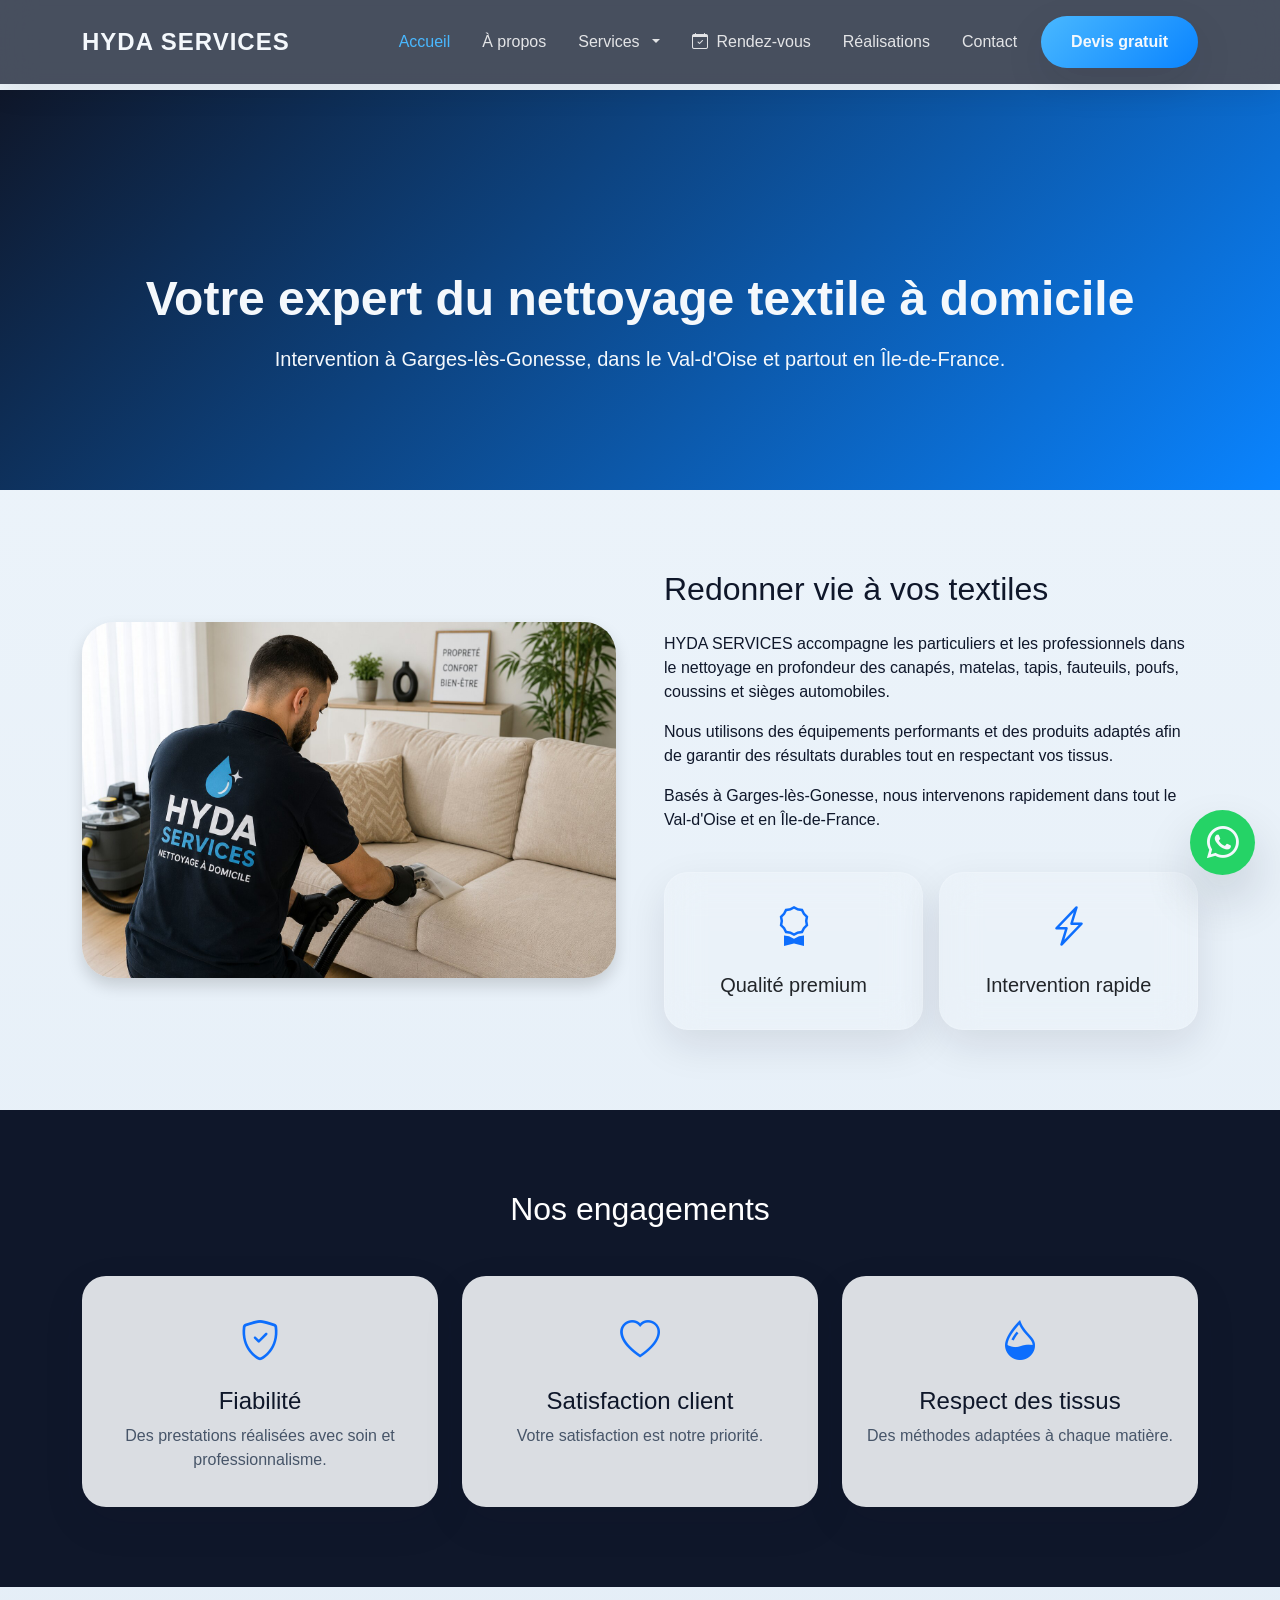
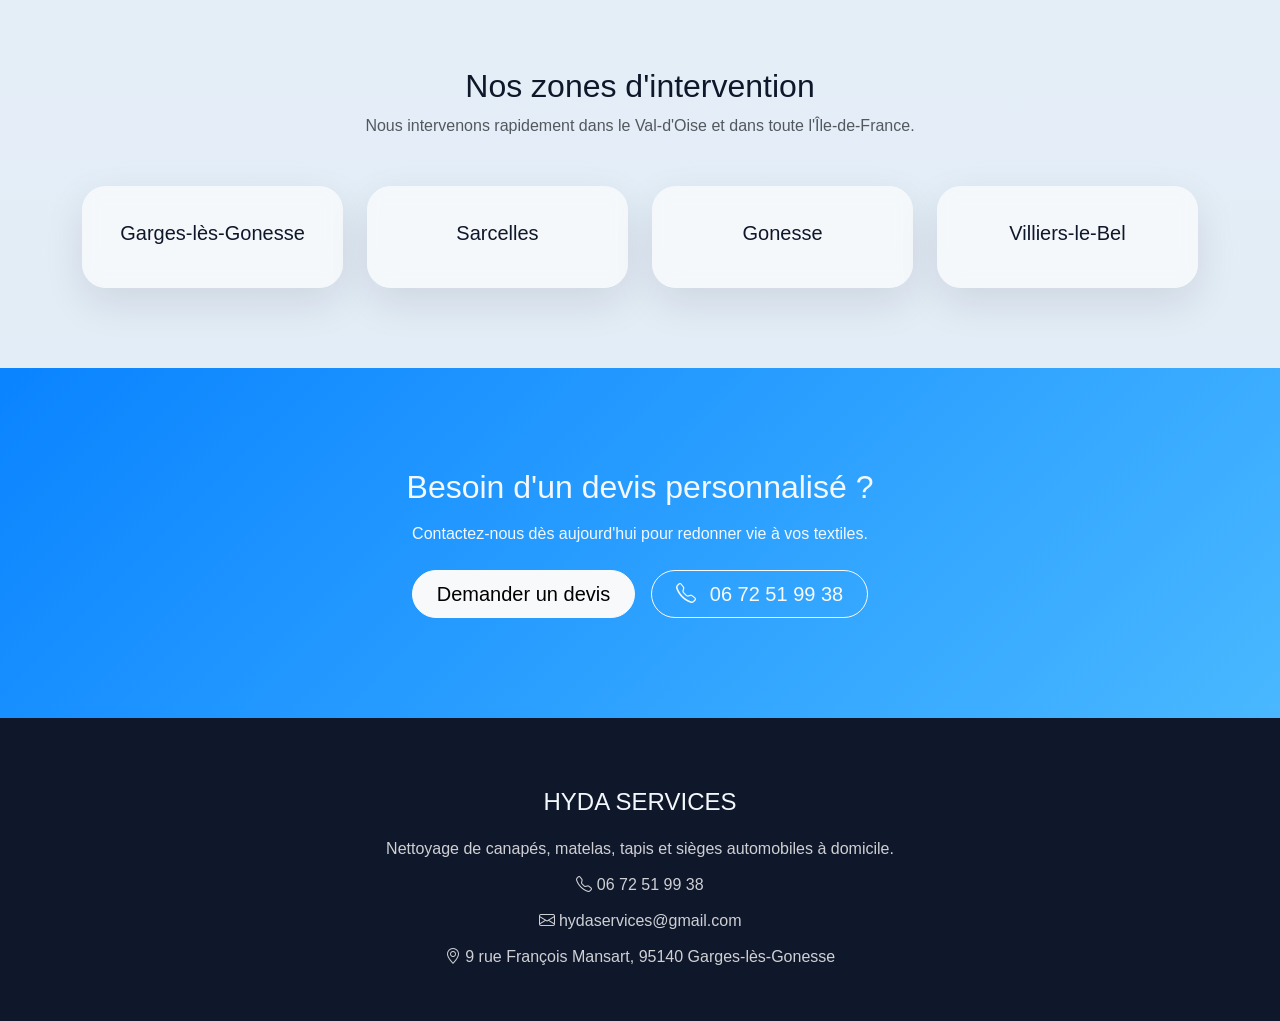
==== about.html @ 5f92e497 "Modification" ====
<!DOCTYPE html>
<html lang="fr">

<head>

    <meta charset="UTF-8">
    <meta name="viewport" content="width=device-width, initial-scale=1.0">

    <title>À propos | HYDA SERVICES - Nettoyage textile à Garges-lès-Gonesse</title>

    <meta name="description"
        content="Découvrez HYDA SERVICES, spécialiste du nettoyage de canapés, matelas, tapis et sièges automobiles à Garges-lès-Gonesse, dans le Val-d'Oise et en Île-de-France.">

    <meta name="author" content="HYDA SERVICES">

    <link rel="canonical" href="https://www.hydaservices.fr/about.html">

    <!-- Open Graph -->

    <meta property="og:type" content="website">
    <meta property="og:locale" content="fr_FR">

    <meta property="og:title"
        content="HYDA SERVICES - Nettoyage professionnel à domicile">

    <meta property="og:description"
        content="Nettoyage de canapés, matelas, tapis et sièges automobiles à domicile à Garges-lès-Gonesse et dans le Val-d'Oise.">

    <meta property="og:url"
        content="https://www.hydaservices.fr/about.html">

    <meta property="og:image"
        content="https://www.hydaservices.fr/images/hero-cleaning.webp">

    <link rel="icon" href="assets/favicon.ico">

    <!-- Bootstrap 5 -->

    <link href="https://cdn.jsdelivr.net/npm/bootstrap@5.3.7/dist/css/bootstrap.min.css"
        rel="stylesheet">

    <!-- Bootstrap Icons -->

    <link rel="stylesheet"
        href="https://cdn.jsdelivr.net/npm/bootstrap-icons@1.13.1/font/bootstrap-icons.min.css">

    <!-- CSS -->

    <link rel="stylesheet" href="css/style.css">

    <!-- Données structurées -->

    <script type="application/ld+json">
    {
      "@context": "https://schema.org",
      "@type": "CleaningService",
      "name": "HYDA SERVICES",
      "url": "https://www.hydaservices.fr/",
      "telephone": "+33672519938",
      "email": "hydaservices@gmail.com",
      "address": {
        "@type": "PostalAddress",
        "streetAddress": "9 rue François Mansart",
        "postalCode": "95140",
        "addressLocality": "Garges-lès-Gonesse",
        "addressCountry": "FR"
      },
      "areaServed": [
        "Garges-lès-Gonesse",
        "Val-d'Oise",
        "Île-de-France"
      ]
    }
    </script>

</head>

<body>

    <!-- Navbar -->

    <nav class="navbar navbar-expand-lg navbar-dark fixed-top glass-nav">

        <div class="container">

            <a class="navbar-brand fw-bold" href="index.html">
                HYDA SERVICES
            </a>

            <button class="navbar-toggler"
                type="button"
                data-bs-toggle="collapse"
                data-bs-target="#navbarContent"
                aria-controls="navbarContent"
                aria-expanded="false"
                aria-label="Ouvrir le menu">

                <span class="navbar-toggler-icon"></span>

            </button>

            <div class="collapse navbar-collapse" id="navbarContent">

                <ul class="navbar-nav ms-auto align-items-lg-center">

                    <li class="nav-item">
                        <a class="nav-link active" href="index.html">
                            Accueil
                        </a>
                    </li>

                    <li class="nav-item">
                        <a class="nav-link" href="about.html">
                            À propos
                        </a>
                    </li>

                    <li class="nav-item dropdown">

                        <a class="nav-link dropdown-toggle"
                            href="#"
                            id="servicesDropdown"
                            role="button"
                            data-bs-toggle="dropdown"
                            aria-expanded="false">

                            Services

                        </a>

                        <ul class="dropdown-menu dropdown-menu-dark">

                            <li>
                                <a class="dropdown-item" href="services-maison.html">
                                    <i class="bi bi-house-door me-2"></i>
                                    Maison
                                </a>
                            </li>

                            <li>
                                <a class="dropdown-item" href="services-automobile.html">
                                    <i class="bi bi-car-front me-2"></i>
                                    Automobile
                                </a>
                            </li>

                        </ul>

                    </li>

                    <li class="nav-item">
                        <a class="nav-link" href="calandrier.html">
                            <i class="bi bi-calendar-check me-1"></i>
                            Rendez-vous
                        </a>
                    </li>

                    <li class="nav-item">
                        <a class="nav-link" href="portfolio.html">
                            Réalisations
                        </a>
                    </li>

                    <li class="nav-item">
                        <a class="nav-link" href="contact.html">
                            Contact
                        </a>
                    </li>

                    <li class="nav-item ms-lg-3">
                        <a href="contact.html" class="btn btn-primary-custom">
                            Devis gratuit
                        </a>
                    </li>

                </ul>

            </div>

        </div>

    </nav>

    <!-- Header -->

    <section class="page-header">

        <div class="container text-center">

            <h1>Votre expert du nettoyage textile à domicile</h1>

            <p class="lead mt-3">
                Intervention à Garges-lès-Gonesse, dans le Val-d'Oise et partout en Île-de-France.
            </p>

        </div>

    </section>

    <!-- Présentation -->

    <section>

        <div class="container">

            <div class="row align-items-center g-5">

                <div class="col-lg-6 reveal">

                    <img src="images/about-company.jpg"
                        alt="Technicien HYDA SERVICES en intervention à domicile"
                        class="img-fluid rounded-5 shadow">

                </div>

                <div class="col-lg-6 reveal">

                    <h2 class="mb-4">
                        Redonner vie à vos textiles
                    </h2>

                    <p>
                        HYDA SERVICES accompagne les particuliers et les professionnels dans le nettoyage en profondeur des canapés, matelas, tapis, fauteuils, poufs, coussins et sièges automobiles.
                    </p>

                    <p>
                        Nous utilisons des équipements performants et des produits adaptés afin de garantir des résultats durables tout en respectant vos tissus.
                    </p>

                    <p>
                        Basés à Garges-lès-Gonesse, nous intervenons rapidement dans tout le Val-d'Oise et en Île-de-France.
                    </p>

                    <div class="row mt-4 g-3">

                        <div class="col-md-6">

                            <div class="glass-card text-center p-4">

                                <i class="bi bi-award fs-1 text-primary"></i>

                                <h5 class="mt-3 text-dark">
                                    Qualité premium
                                </h5>

                            </div>

                        </div>

                        <div class="col-md-6">

                            <div class="glass-card text-center p-4">

                                <i class="bi bi-lightning-charge fs-1 text-primary"></i>

                                <h5 class="mt-3 text-dark">
                                    Intervention rapide
                                </h5>

                            </div>

                        </div>

                    </div>

                </div>

            </div>

        </div>

    </section>

    <!-- Valeurs -->

    <section class="stats-section">

        <div class="container">

            <div class="text-center text-white mb-5">

                <h2>Nos engagements</h2>

            </div>

            <div class="row g-4">

                <div class="col-md-4">

                    <div class="stat-card text-center">

                        <i class="bi bi-shield-check fs-1 text-primary"></i>

                        <h4 class="mt-3">
                            Fiabilité
                        </h4>

                        <p>
                            Des prestations réalisées avec soin et professionnalisme.
                        </p>

                    </div>

                </div>

                <div class="col-md-4">

                    <div class="stat-card text-center">

                        <i class="bi bi-heart fs-1 text-primary"></i>

                        <h4 class="mt-3">
                            Satisfaction client
                        </h4>

                        <p>
                            Votre satisfaction est notre priorité.
                        </p>

                    </div>

                </div>

                <div class="col-md-4">

                    <div class="stat-card text-center">

                        <i class="bi bi-droplet-half fs-1 text-primary"></i>

                        <h4 class="mt-3">
                            Respect des tissus
                        </h4>

                        <p>
                            Des méthodes adaptées à chaque matière.
                        </p>

                    </div>

                </div>

            </div>

        </div>

    </section>

    <!-- Zone d'intervention -->

    <section>

        <div class="container">

            <div class="text-center mb-5">

                <h2>Nos zones d'intervention</h2>

                <p class="text-muted">
                    Nous intervenons rapidement dans le Val-d'Oise et dans toute l'Île-de-France.
                </p>

            </div>

            <div class="row g-4 text-center">

                <div class="col-md-3">
                    <div class="service-card">
                        <h5>Garges-lès-Gonesse</h5>
                    </div>
                </div>

                <div class="col-md-3">
                    <div class="service-card">
                        <h5>Sarcelles</h5>
                    </div>
                </div>

                <div class="col-md-3">
                    <div class="service-card">
                        <h5>Gonesse</h5>
                    </div>
                </div>

                <div class="col-md-3">
                    <div class="service-card">
                        <h5>Villiers-le-Bel</h5>
                    </div>
                </div>

            </div>

        </div>

    </section>

    <!-- CTA -->

    <section class="cta-section">

        <div class="container text-center">

            <h2>
                Besoin d'un devis personnalisé ?
            </h2>

            <p class="mt-3 mb-4">
                Contactez-nous dès aujourd'hui pour redonner vie à vos textiles.
            </p>

            <div class="d-flex flex-wrap justify-content-center gap-3">

                <a href="contact.html"
                    class="btn btn-light btn-lg rounded-pill px-4">

                    Demander un devis

                </a>

                <a href="tel:+33672519938"
                    class="btn btn-outline-light btn-lg rounded-pill px-4">

                    <i class="bi bi-telephone me-2"></i>

                    06 72 51 99 38

                </a>

            </div>

        </div>

    </section>

    <!-- Footer -->

    <footer class="footer">

        <div class="container text-center">

            <h4>HYDA SERVICES</h4>

            <p>
                Nettoyage de canapés, matelas, tapis et sièges automobiles à domicile.
            </p>

            <p>
                <i class="bi bi-telephone"></i>
                06 72 51 99 38
            </p>

            <p>
                <i class="bi bi-envelope"></i>
                hydaservices@gmail.com
            </p>

            <p>
                <i class="bi bi-geo-alt"></i>
                9 rue François Mansart, 95140 Garges-lès-Gonesse
            </p>

        </div>

    </footer>

    <!-- WhatsApp -->

    <a href="https://wa.me/33672519938"
        class="whatsapp-btn"
        target="_blank"
        aria-label="Contacter HYDA SERVICES sur WhatsApp">

        <i class="bi bi-whatsapp"></i>

    </a>

    <!-- Bootstrap JS -->

    <script src="https://cdn.jsdelivr.net/npm/bootstrap@5.3.7/dist/js/bootstrap.bundle.min.js"></script>

    <!-- JS -->

    <script src="js/script.js"></script>

</body>

</html>
---- css/style.css ----
:root {
    --primary: #49b8ff;
    --primary-dark: #0a84ff;

    --secondary: #dceeff;

    --dark: #0f172a;
    --dark-light: #1e293b;

    --white: #f4f8fc;
    --background: #edf3f8;

    --card: rgba(248, 250, 252, 0.88);

    --text: #475569;

    --shadow: 0 15px 40px rgba(15, 23, 42, 0.10);
    --shadow-hover: 0 25px 50px rgba(15, 23, 42, 0.16);

    --radius: 24px;
    --transition: all 0.35s ease;
}

* {
    margin: 0;
    padding: 0;
    box-sizing: border-box;
}

html {
    scroll-behavior: smooth;
}

body {
    font-family: "Segoe UI", sans-serif;
    background: linear-gradient(180deg, #eef5fb 0%, #dfeaf5 100%);
    color: var(--dark);
    overflow-x: hidden;
    padding-top: 90px;
}

/* Navbar */

.glass-nav {
    background: rgba(15, 23, 42, 0.78);
    backdrop-filter: blur(16px);
    -webkit-backdrop-filter: blur(16px);
    transition: var(--transition);
    box-shadow: 0 8px 30px rgba(0, 0, 0, 0.08);
}

.navbar-brand {
    color: var(--white) !important;
    font-size: 1.5rem;
    letter-spacing: 1px;
}

.nav-link {
    color: rgba(255, 255, 255, 0.85) !important;
    margin-left: 1rem;
    transition: var(--transition);
    font-weight: 500;
}

.nav-link:hover,
.nav-link.active {
    color: var(--primary) !important;
}

/* Boutons */

.btn-primary-custom {
    background: linear-gradient(135deg, var(--primary), var(--primary-dark));
    color: var(--white);
    border: none;
    border-radius: 50px;
    padding: 14px 30px;
    font-weight: 600;
    text-decoration: none;
    transition: var(--transition);
    box-shadow: var(--shadow);
}

.btn-primary-custom:hover {
    transform: translateY(-3px);
    box-shadow: var(--shadow-hover);
    color: var(--white);
}

/* Hero */

.hero-section {
    position: relative;
    min-height: 100vh;
    background: url("../images/hero-cleaning.jpg") center center/cover;
    display: flex;
    align-items: center;
}

.hero-overlay {
    position: absolute;
    inset: 0;
    background: linear-gradient(
        135deg,
        rgba(15, 23, 42, 0.88),
        rgba(10, 132, 255, 0.55)
    );
}

.hero-section .container {
    position: relative;
    z-index: 2;
}

.hero-badge {
    display: inline-flex;
    align-items: center;
    gap: 10px;
    background: rgba(255, 255, 255, 0.12);
    backdrop-filter: blur(12px);
    padding: 12px 20px;
    border-radius: 50px;
    font-size: 0.95rem;
}

.hero-card,
.glass-card {
    background: rgba(255, 255, 255, 0.12);
    backdrop-filter: blur(18px);
    -webkit-backdrop-filter: blur(18px);
    border: 1px solid rgba(255, 255, 255, 0.12);
    border-radius: var(--radius);
    padding: 35px;
    color: var(--white);
    box-shadow: var(--shadow);
}

.icon-box {
    width: 60px;
    height: 60px;
    background: rgba(73, 184, 255, 0.18);
    border-radius: 18px;
    display: flex;
    align-items: center;
    justify-content: center;
}

.icon-box i {
    font-size: 1.5rem;
    color: var(--primary);
}

/* Sections */

section {
    padding: 80px 0;
}

.section-title {
    margin-bottom: 60px;
}

.section-title h2 {
    font-weight: 700;
    margin-bottom: 15px;
}

/* Cartes */

.service-card,
.stat-card,
.testimonial-card {
    background: var(--card);
    border-radius: var(--radius);
    padding: 35px 25px;
    box-shadow: var(--shadow);
    transition: var(--transition);
    height: 100%;
    backdrop-filter: blur(8px);
}

.service-card:hover,
.stat-card:hover,
.testimonial-card:hover {
    transform: translateY(-10px);
    box-shadow: var(--shadow-hover);
}

.service-icon {
    font-size: 3rem;
    color: var(--primary-dark);
    margin-bottom: 20px;
}

.service-card h4 {
    margin-bottom: 15px;
}

.service-card p,
.testimonial-card p {
    color: var(--text);
}

.stats-section {
    background: var(--dark);
}

.stat-card h2 {
    color: var(--primary);
    font-size: 3rem;
    font-weight: 700;
}

.stat-card p {
    color: var(--text);
    margin-bottom: 0;
}

/* FAQ */

.faq-section {
    background: var(--secondary);
}

.accordion-item {
    border: none;
    margin-bottom: 15px;
    border-radius: 16px !important;
    overflow: hidden;
    box-shadow: var(--shadow);
}

.accordion-button {
    background: rgba(248, 250, 252, 0.9);
    font-weight: 600;
    padding: 20px;
}

.accordion-button:not(.collapsed) {
    background: var(--primary);
    color: var(--white);
}

/* CTA */

.cta-section {
    background: linear-gradient(
        135deg,
        var(--primary-dark),
        var(--primary)
    );
    color: var(--white);
    text-align: center;
    padding: 100px 0;
}

/* Footer */

.footer {
    background: var(--dark);
    color: rgba(255, 255, 255, 0.8);
    padding: 70px 0 40px;
}

.footer h4,
.footer h5 {
    color: var(--white);
    margin-bottom: 20px;
}

.footer p {
    margin-bottom: 12px;
}

.social-links {
    display: flex;
    gap: 15px;
}

.social-links a {
    width: 48px;
    height: 48px;

    display: flex;
    align-items: center;
    justify-content: center;

    background: linear-gradient(135deg, var(--primary), var(--primary-dark));

    color: #ffffff;
    font-size: 1.2rem;

    border-radius: 50%;
    text-decoration: none;

    transition: var(--transition);

    box-shadow: 0 8px 20px rgba(10,132,255,.20);
}

.social-links a:hover {

    transform: translateY(-5px);

    background: linear-gradient(135deg,#0a84ff,#0066ff);

    color:#fff;

}

.social-links a:hover {
    background: var(--primary);
    transform: translateY(-5px);
}

/* WhatsApp */

.whatsapp-btn {
    position: fixed;
    right: 25px;
    bottom: 25px;
    width: 65px;
    height: 65px;
    background: #25d366;
    color: var(--white);
    border-radius: 50%;
    display: flex;
    align-items: center;
    justify-content: center;
    text-decoration: none;
    font-size: 2rem;
    box-shadow: var(--shadow-hover);
    z-index: 1000;
    transition: var(--transition);
}

.whatsapp-btn:hover {
    transform: scale(1.1);
    color: var(--white);
}

/* Bouton retour en haut */

.back-to-top {
    position: fixed;
    right: 25px;
    bottom: 105px;
    width: 55px;
    height: 55px;
    border: none;
    border-radius: 50%;
    background: linear-gradient(135deg, var(--primary), var(--primary-dark));
    color: var(--white);
    font-size: 1.3rem;
    cursor: pointer;
    opacity: 0;
    visibility: hidden;
    transform: translateY(20px);
    transition: var(--transition);
    z-index: 999;
    box-shadow: var(--shadow);
}

.back-to-top.show {
    opacity: 1;
    visibility: visible;
    transform: translateY(0);
}

.back-to-top:hover {
    transform: translateY(-5px);
    box-shadow: var(--shadow-hover);
}

/* Animations */

.reveal {
    opacity: 0;
    transform: translateY(60px);
    transition: 1s ease;
}

.reveal.active {
    opacity: 1;
    transform: translateY(0);
}

/* Pages internes */

.page-header {
    background: linear-gradient(
        135deg,
        var(--dark),
        var(--primary-dark)
    );
    color: var(--white);
    text-align: center;
    padding: 180px 0 100px;
}

.page-header h1 {
    font-size: 3rem;
    font-weight: 700;
}

/* Portfolio */

.portfolio-card {
    background: var(--card);
    border-radius: var(--radius);
    overflow: hidden;
    box-shadow: var(--shadow);
    transition: var(--transition);
    height: 100%;
}

.portfolio-card:hover {
    transform: translateY(-10px);
    box-shadow: var(--shadow-hover);
}

.portfolio-image {
    overflow: hidden;
}

.portfolio-image img {
    width: 100%;
    height: 280px;
    object-fit: cover;
    transition: transform 0.5s ease;
}

.portfolio-card:hover .portfolio-image img {
    transform: scale(1.08);
}

/* Contact */

.contact-form {
    background: var(--card);
}

.contact-item {
    display: flex;
    align-items: flex-start;
    gap: 20px;
}

.contact-item i {
    width: 55px;
    height: 55px;
    background: var(--primary);
    color: #fff;
    border-radius: 16px;
    display: flex;
    align-items: center;
    justify-content: center;
    font-size: 1.3rem;
}

.contact-item h5 {
    margin-bottom: 5px;
    color: var(--dark);
    font-weight: 700;
}

.contact-item p {
    margin: 0;
    color: var(--text);
}

.contact-item a {
    color: var(--dark);
    text-decoration: none;
    transition: .3s;
}

.contact-item a:hover {
    color: var(--primary-dark);
}

.form-control,
.form-select {
    background: rgba(255, 255, 255, 0.75);
    border: 1px solid #d7e6f5;
    border-radius: 14px;
    padding: 14px 18px;
}

.form-control:focus,
.form-select:focus {
    border-color: var(--primary);
    box-shadow: 0 0 0 0.25rem rgba(73, 184, 255, 0.20);
}

textarea.form-control {
    resize: none;
}

.map-container {
    overflow: hidden;
    border-radius: var(--radius);
    box-shadow: var(--shadow);
}

.map-container iframe {
    width: 100%;
    height: 450px;
    border: 0;
}

/* Responsive */

@media (max-width: 991px) {

    .navbar-collapse {
        background: rgba(15, 23, 42, 0.95);
        padding: 20px;
        border-radius: 20px;
        margin-top: 15px;
    }

    .nav-link {
        margin-left: 0;
        margin-bottom: 10px;
    }

    .hero-section {
        text-align: center;
    }

    .hero-section h1 {
        font-size: 2.8rem;
    }
}

@media (max-width: 768px) {

    body {
        padding-top: 80px;
    }

    section {
        padding: 60px 0;
    }

    .hero-section h1 {
        font-size: 2.2rem;
    }

    .hero-card {
        margin-top: 40px;
    }

    .page-header {
        padding: 140px 0 80px;
    }

    .page-header h1 {
        font-size: 2.2rem;
    }

    .stat-card h2 {
        font-size: 2.2rem;
    }

    .whatsapp-btn {
        width: 58px;
        height: 58px;
        font-size: 1.8rem;
    }
}

/* Dropdown Services */

.dropdown-menu {
    background: rgba(15, 23, 42, 0.95);
    backdrop-filter: blur(16px);
    border: 1px solid rgba(255, 255, 255, 0.08);
    border-radius: 16px;
    padding: 10px;
    box-shadow: var(--shadow);
}

.dropdown-item {
    color: rgba(255, 255, 255, 0.85);
    border-radius: 12px;
    padding: 12px 16px;
    transition: var(--transition);
}

.dropdown-item:hover,
.dropdown-item:focus {
    background: rgba(73, 184, 255, 0.15);
    color: var(--primary);
}

.dropdown-toggle::after {
    margin-left: 8px;
}

.dropdown-item.active {
    background: rgba(73, 184, 255, 0.15);
    color: var(--primary);
}

/* =========================
   COMPARATEUR AVANT / APRÈS
========================= */

.before-after-container {
    position: relative;
    width: 100%;
    height: 450px;
    overflow: hidden;
    border-radius: var(--radius);
    background: #dfeaf5;
}

.base-image,
.overlay-image {
    width: 100%;
    height: 100%;
    object-fit: cover;
    user-select: none;
    pointer-events: none;
}

.base-image {
    position: absolute;
    inset: 0;
    z-index: 1;
}

.overlay-wrapper {
    position: absolute;
    inset: 0;
    width: 50%;
    overflow: hidden;
    z-index: 2;
}

.overlay-image {
    display: block;
}

.slider {
    position: absolute;
    inset: 0;
    width: 100%;
    height: 100%;
    opacity: 0;
    cursor: ew-resize;
    z-index: 10;
}

.slider-line {
    position: absolute;
    top: 0;
    left: 50%;
    width: 4px;
    height: 100%;
    background: #ffffff;
    transform: translateX(-50%);
    z-index: 8;
    box-shadow: 0 0 12px rgba(0, 0, 0, 0.2);
}

.slider-button {
    position: absolute;
    top: 50%;
    left: 50%;
    width: 64px;
    height: 64px;
    background: #ffffff;
    color: var(--primary-dark);
    border-radius: 50%;
    display: flex;
    align-items: center;
    justify-content: center;
    transform: translate(-50%, -50%);
    z-index: 9;
    box-shadow: var(--shadow);
    font-size: 1.4rem;
}

.label-before,
.label-after {
    position: absolute;
    top: 20px;
    padding: 10px 18px;
    border-radius: 50px;
    background: rgba(15, 23, 42, 0.85);
    color: #ffffff;
    font-weight: 600;
    z-index: 9;
    backdrop-filter: blur(10px);
}

.label-before {
    left: 20px;
}

.label-after {
    right: 20px;
}

@media (max-width: 768px) {

    .before-after-container {
        height: 300px;
    }

    .slider-button {
        width: 52px;
        height: 52px;
        font-size: 1rem;
    }

    .label-before,
    .label-after {
        font-size: 0.85rem;
        padding: 8px 14px;
    }

}

/* ===== Tarifs ===== */

.pricing-card {
    position: relative;
    background: rgba(255, 255, 255, 0.92);
    border-radius: var(--radius);
    padding: 35px 30px;
    box-shadow: var(--shadow);
    transition: var(--transition);
    height: 100%;
    text-align: center;
}

.pricing-card:hover {
    transform: translateY(-10px);
    box-shadow: var(--shadow-hover);
}

.pricing-card h3 {
    font-size: 1.4rem;
    margin-bottom: 25px;
}

.price {
    font-size: 4rem;
    font-weight: 800;
    color: var(--primary-dark);
    margin-bottom: 25px;
}

.pricing-card ul {
    list-style: none;
    padding: 0;
    margin-bottom: 30px;
}

.pricing-card ul li {
    margin-bottom: 12px;
    color: var(--text);
}

.pricing-card ul li i {
    color: #22c55e;
    margin-right: 10px;
}

.featured {
    border: 2px solid var(--primary);
    transform: scale(1.03);
}

.featured:hover {
    transform: translateY(-10px) scale(1.03);
}

.popular-badge {
    position: absolute;
    top: -14px;
    left: 50%;
    transform: translateX(-50%);
    background: linear-gradient(
        135deg,
        var(--primary),
        var(--primary-dark)
    );
    color: #fff;
    padding: 8px 18px;
    border-radius: 50px;
    font-size: 0.85rem;
    font-weight: 700;
}

@media (max-width: 768px) {

    .featured,
    .featured:hover {
        transform: none;
    }

    .price {
        font-size: 3rem;
    }
}

/* =========================
   CONFIGURATEUR DEVIS
========================= */

.price-box {
    background: linear-gradient(
        135deg,
        rgba(73, 184, 255, 0.12),
        rgba(10, 132, 255, 0.08)
    );
    border: 2px solid rgba(73, 184, 255, 0.2);
    border-radius: var(--radius);
    padding: 25px;
    margin-top: 20px;
}

.price-box h4 {
    color: var(--dark);
    margin-bottom: 10px;
}

.price-total {
    font-size: 2.8rem;
    font-weight: 800;
    color: var(--primary-dark);
    margin-bottom: 0;
}

.options-container {
    display: none;
    margin-top: 20px;
}

.options-container.active {
    display: block;
}

.option-card {
    display: flex;
    align-items: center;
    justify-content: space-between;
    gap: 20px;
    padding: 16px 20px;
    background: rgba(255, 255, 255, 0.65);
    border: 1px solid #d7e6f5;
    border-radius: 14px;
    margin-bottom: 12px;
}

.option-card label {
    color: var(--dark);
    font-weight: 500;
    margin-bottom: 0;
    cursor: pointer;
    width: 100%;
}

.option-card input[type="checkbox"] {
    width: 22px;
    height: 22px;
    cursor: pointer;
}

.option-price {
    color: var(--primary-dark);
    font-weight: 700;
    white-space: nowrap;
}

.selected-service {
    background: rgba(73, 184, 255, 0.08);
    border: 1px solid rgba(73, 184, 255, 0.2);
    border-radius: 14px;
    padding: 15px 18px;
    color: var(--dark);
    font-weight: 600;
}

@media (max-width: 768px) {

    .price-total {
        font-size: 2.2rem;
    }

    .option-card {
        flex-direction: column;
        align-items: flex-start;
    }

}

.choices__list--dropdown,
.choices__list[aria-expanded] {

    max-height: 320px !important;
    overflow-y: auto;

}

.choices {

    width: 100%;

}

/* ==========================
   PAGE CALENDRIER
========================== */

.hero-small{
    background:linear-gradient(135deg,var(--dark),var(--primary-dark));
    color:#fff;
    text-align:center;
    padding:170px 0 90px;
}

.hero-small h1{
    font-size:3rem;
    font-weight:700;
}

.hero-small .lead{
    max-width:700px;
    margin:auto;
    color:rgba(255,255,255,.85);
}

.section-badge{
    display:inline-block;
    padding:10px 22px;
    border-radius:50px;
    background:rgba(73,184,255,.12);
    color:var(--primary-dark);
    font-weight:600;
}

.calendar-section{
    background:var(--background);
}

.calendar-wrapper{
    background:#fff;
    border-radius:var(--radius);
    padding:25px;
    box-shadow:var(--shadow);
}

#my-cal-inline-rendez-vous{
    width:100%;
    min-height:900px;
}

.info-card{
    background:var(--card);
    border-radius:var(--radius);
    padding:30px;
    box-shadow:var(--shadow);
    height:100%;
}

.info-card ul{
    padding-left:20px;
    margin:0;
}

.info-card li{
    margin-bottom:15px;
    color:var(--text);
}

@media(max-width:768px){

    .hero-small{
        padding:140px 0 70px;
    }

    .hero-small h1{
        font-size:2.2rem;
    }

    #my-cal-inline-rendez-vous{
        min-height:700px;
    }

}

#my-cal-inline-rendez-vous{
    width:100%;
    min-height:620px;
}
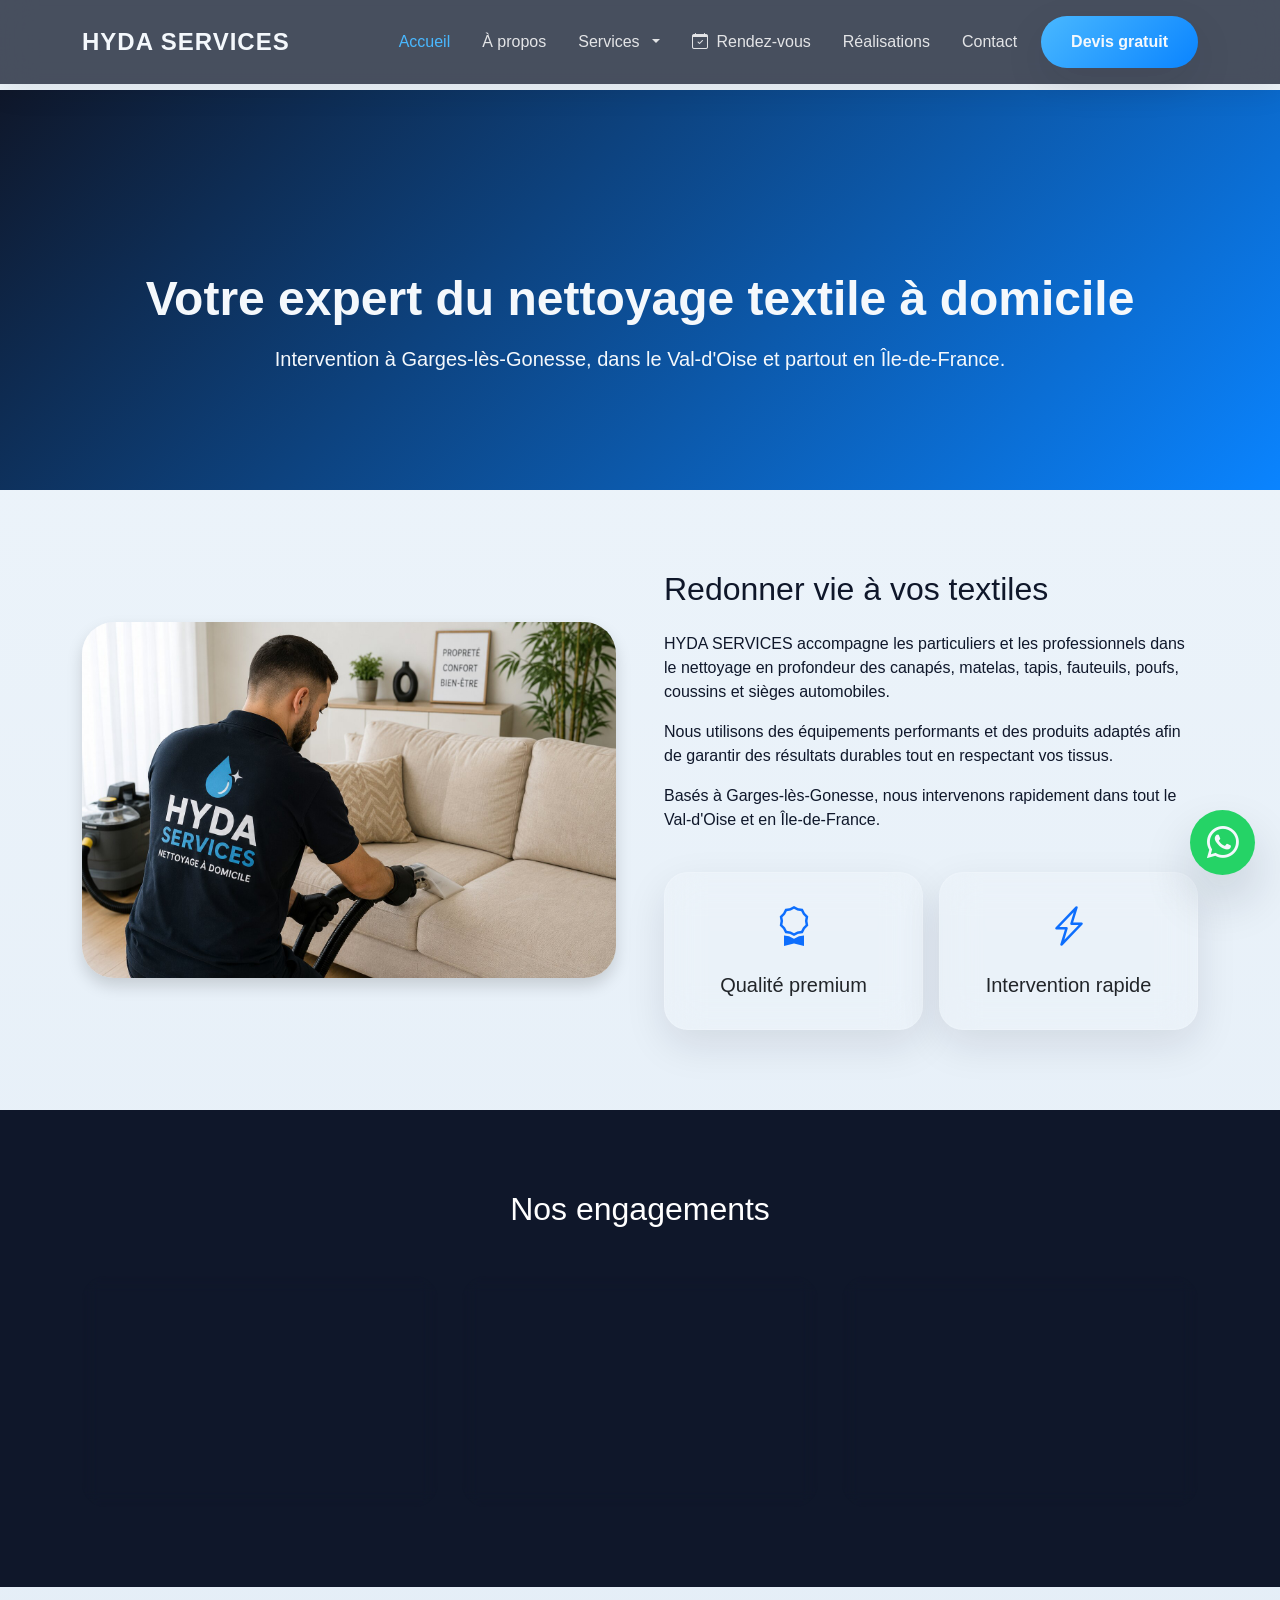
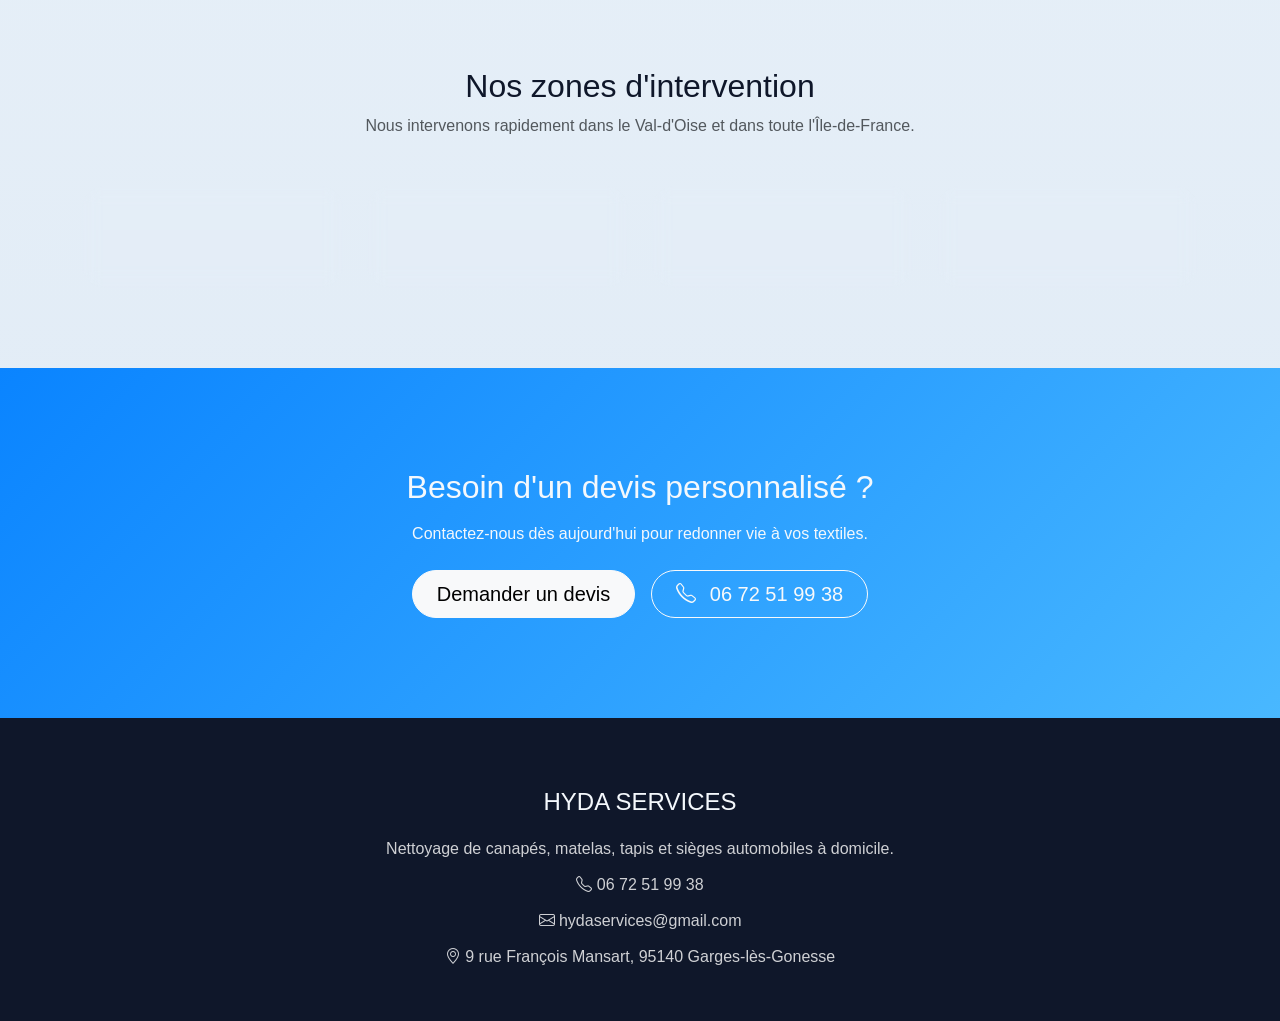
==== commit 1d8b4e09: "Modification" ====
--- a/about.html
+++ b/about.html
@@ -20,33 +20,35 @@
     <meta property="og:type" content="website">
     <meta property="og:locale" content="fr_FR">
 
-    <meta property="og:title"
-        content="HYDA SERVICES - Nettoyage professionnel à domicile">
+    <meta property="og:title" content="HYDA SERVICES - Nettoyage professionnel à domicile">
 
     <meta property="og:description"
         content="Nettoyage de canapés, matelas, tapis et sièges automobiles à domicile à Garges-lès-Gonesse et dans le Val-d'Oise.">
 
-    <meta property="og:url"
-        content="https://www.hydaservices.fr/about.html">
-
-    <meta property="og:image"
-        content="https://www.hydaservices.fr/images/hero-cleaning.webp">
+    <meta property="og:url" content="https://www.hydaservices.fr/about.html">
+
+    <meta property="og:image" content="https://www.hydaservices.fr/images/hero-cleaning.webp">
 
     <link rel="icon" href="assets/favicon.ico">
 
     <!-- Bootstrap 5 -->
 
-    <link href="https://cdn.jsdelivr.net/npm/bootstrap@5.3.7/dist/css/bootstrap.min.css"
-        rel="stylesheet">
+    <link href="https://cdn.jsdelivr.net/npm/bootstrap@5.3.7/dist/css/bootstrap.min.css" rel="stylesheet">
 
     <!-- Bootstrap Icons -->
 
-    <link rel="stylesheet"
-        href="https://cdn.jsdelivr.net/npm/bootstrap-icons@1.13.1/font/bootstrap-icons.min.css">
+    <link rel="stylesheet" href="https://cdn.jsdelivr.net/npm/bootstrap-icons@1.13.1/font/bootstrap-icons.min.css">
 
     <!-- CSS -->
 
     <link rel="stylesheet" href="css/style.css">
+
+    <!-- Favicon -->
+    <link rel="icon" href="assets/icons/favicon.ico" sizes="any">
+    <link rel="icon" type="image/png" sizes="32x32" href="assets/icons/favicon-32x32.png">
+    <link rel="icon" type="image/png" sizes="16x16" href="assets/icons/favicon-16x16.png">
+    <link rel="apple-touch-icon" href="assets/icons/apple-touch-icon.png">
+    <link rel="manifest" href="assets/icons/site.webmanifest">
 
     <!-- Données structurées -->
 
@@ -87,13 +89,8 @@
                 HYDA SERVICES
             </a>
 
-            <button class="navbar-toggler"
-                type="button"
-                data-bs-toggle="collapse"
-                data-bs-target="#navbarContent"
-                aria-controls="navbarContent"
-                aria-expanded="false"
-                aria-label="Ouvrir le menu">
+            <button class="navbar-toggler" type="button" data-bs-toggle="collapse" data-bs-target="#navbarContent"
+                aria-controls="navbarContent" aria-expanded="false" aria-label="Ouvrir le menu">
 
                 <span class="navbar-toggler-icon"></span>
 
@@ -117,12 +114,8 @@
 
                     <li class="nav-item dropdown">
 
-                        <a class="nav-link dropdown-toggle"
-                            href="#"
-                            id="servicesDropdown"
-                            role="button"
-                            data-bs-toggle="dropdown"
-                            aria-expanded="false">
+                        <a class="nav-link dropdown-toggle" href="#" id="servicesDropdown" role="button"
+                            data-bs-toggle="dropdown" aria-expanded="false">
 
                             Services
 
@@ -207,8 +200,7 @@
 
                 <div class="col-lg-6 reveal">
 
-                    <img src="images/about-company.jpg"
-                        alt="Technicien HYDA SERVICES en intervention à domicile"
+                    <img src="images/about-company.jpg" alt="Technicien HYDA SERVICES en intervention à domicile"
                         class="img-fluid rounded-5 shadow">
 
                 </div>
@@ -220,15 +212,18 @@
                     </h2>
 
                     <p>
-                        HYDA SERVICES accompagne les particuliers et les professionnels dans le nettoyage en profondeur des canapés, matelas, tapis, fauteuils, poufs, coussins et sièges automobiles.
+                        HYDA SERVICES accompagne les particuliers et les professionnels dans le nettoyage en profondeur
+                        des canapés, matelas, tapis, fauteuils, poufs, coussins et sièges automobiles.
                     </p>
 
                     <p>
-                        Nous utilisons des équipements performants et des produits adaptés afin de garantir des résultats durables tout en respectant vos tissus.
+                        Nous utilisons des équipements performants et des produits adaptés afin de garantir des
+                        résultats durables tout en respectant vos tissus.
                     </p>
 
                     <p>
-                        Basés à Garges-lès-Gonesse, nous intervenons rapidement dans tout le Val-d'Oise et en Île-de-France.
+                        Basés à Garges-lès-Gonesse, nous intervenons rapidement dans tout le Val-d'Oise et en
+                        Île-de-France.
                     </p>
 
                     <div class="row mt-4 g-3">
@@ -409,15 +404,13 @@
 
             <div class="d-flex flex-wrap justify-content-center gap-3">
 
-                <a href="contact.html"
-                    class="btn btn-light btn-lg rounded-pill px-4">
+                <a href="contact.html" class="btn btn-light btn-lg rounded-pill px-4">
 
                     Demander un devis
 
                 </a>
 
-                <a href="tel:+33672519938"
-                    class="btn btn-outline-light btn-lg rounded-pill px-4">
+                <a href="tel:+33672519938" class="btn btn-outline-light btn-lg rounded-pill px-4">
 
                     <i class="bi bi-telephone me-2"></i>
 
@@ -464,9 +457,7 @@
 
     <!-- WhatsApp -->
 
-    <a href="https://wa.me/33672519938"
-        class="whatsapp-btn"
-        target="_blank"
+    <a href="https://wa.me/33672519938" class="whatsapp-btn" target="_blank"
         aria-label="Contacter HYDA SERVICES sur WhatsApp">
 
         <i class="bi bi-whatsapp"></i>
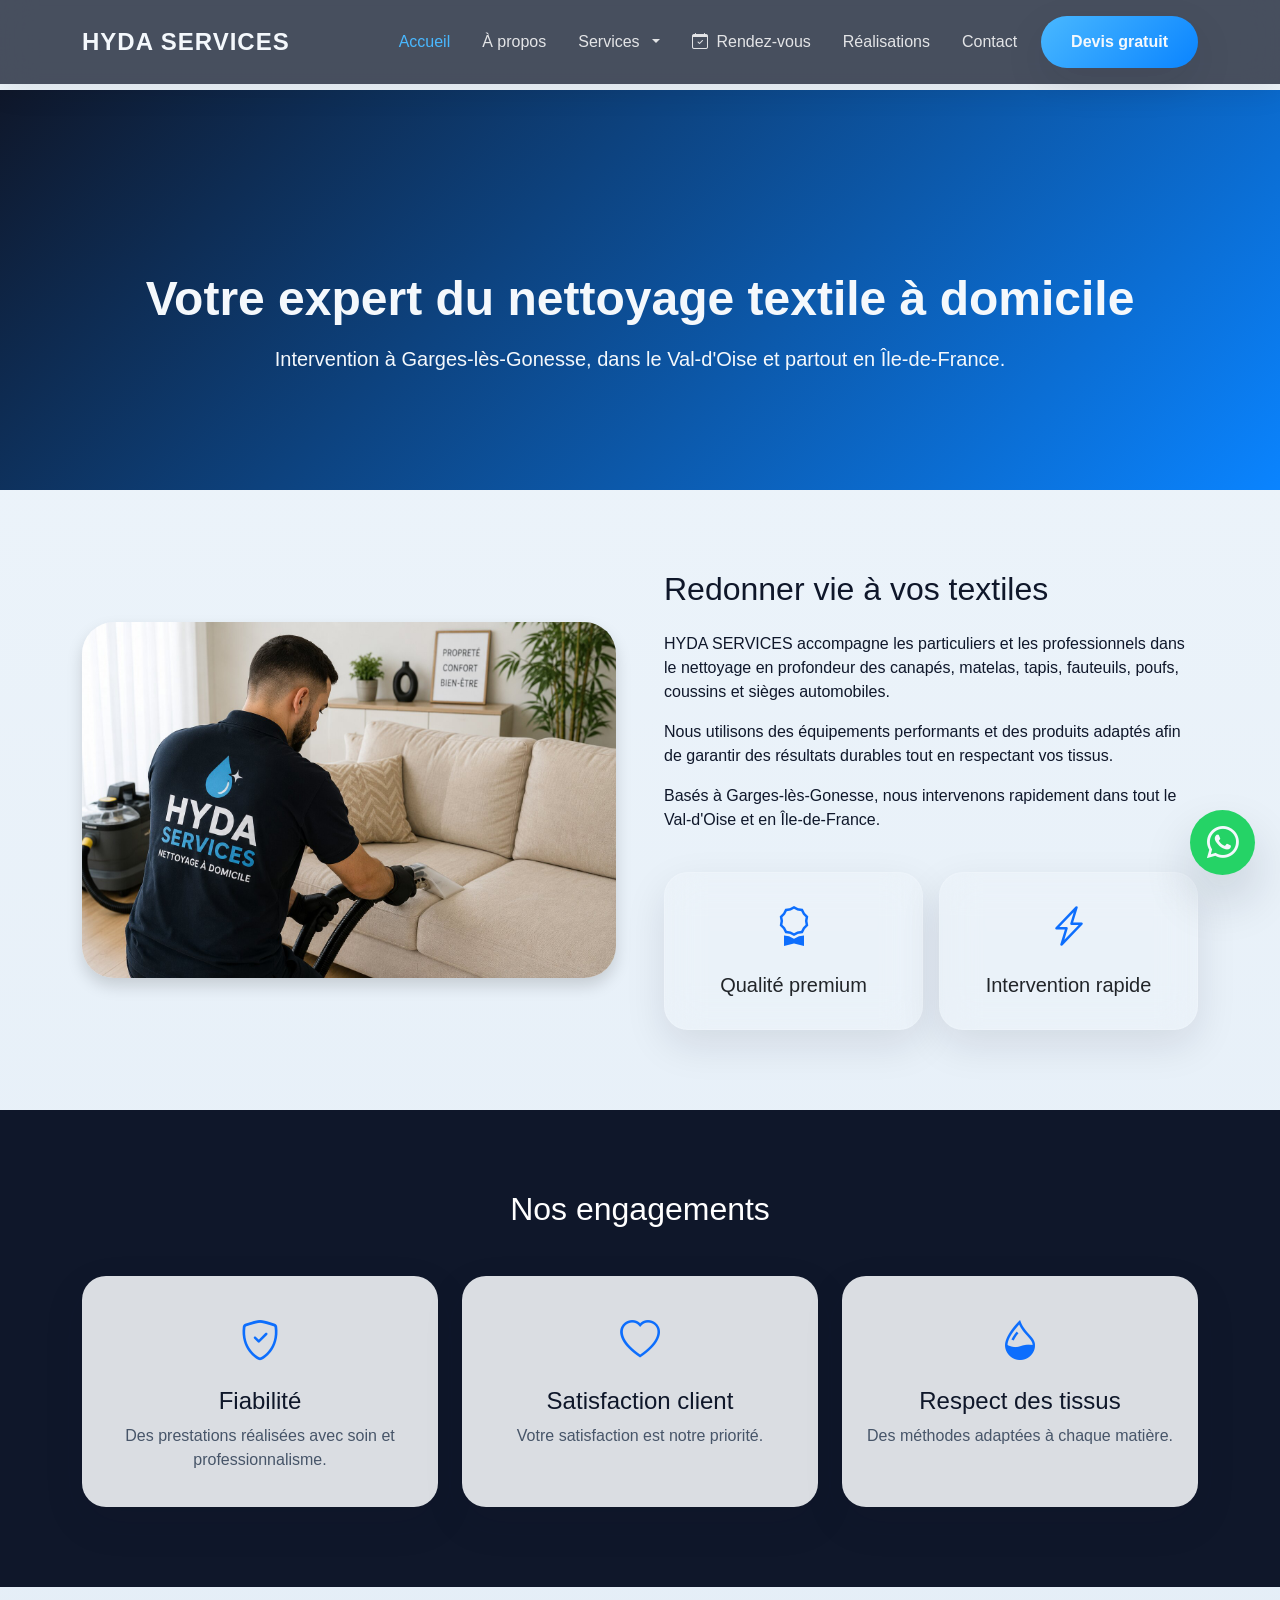
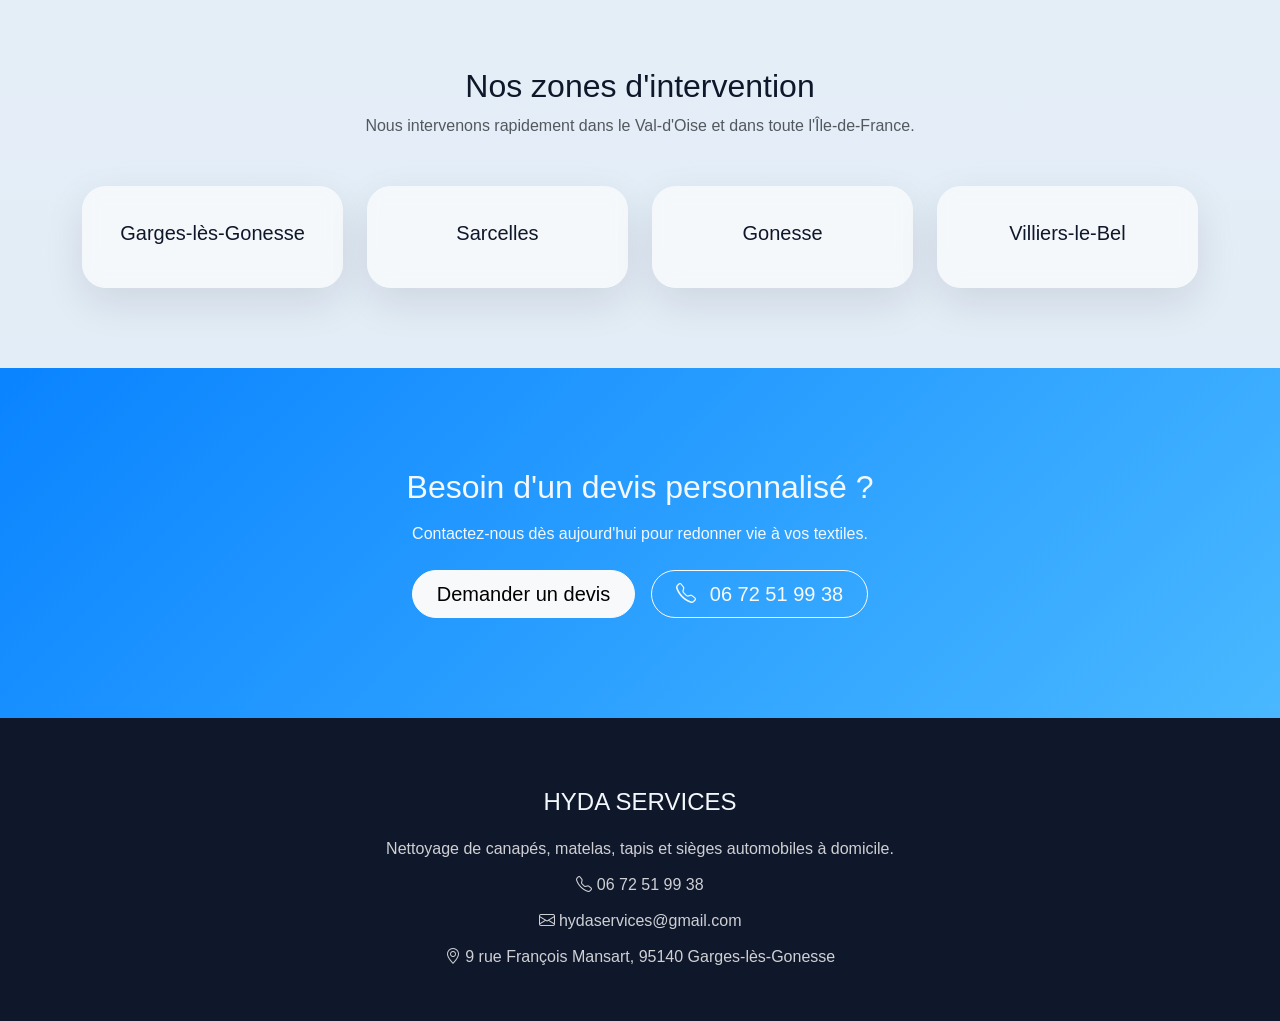
==== commit aaf465b5: "Modification" ====
--- a/about.html
+++ b/about.html
@@ -29,7 +29,6 @@
 
     <meta property="og:image" content="https://www.hydaservices.fr/images/hero-cleaning.webp">
 
-    <link rel="icon" href="assets/favicon.ico">
 
     <!-- Bootstrap 5 -->
 
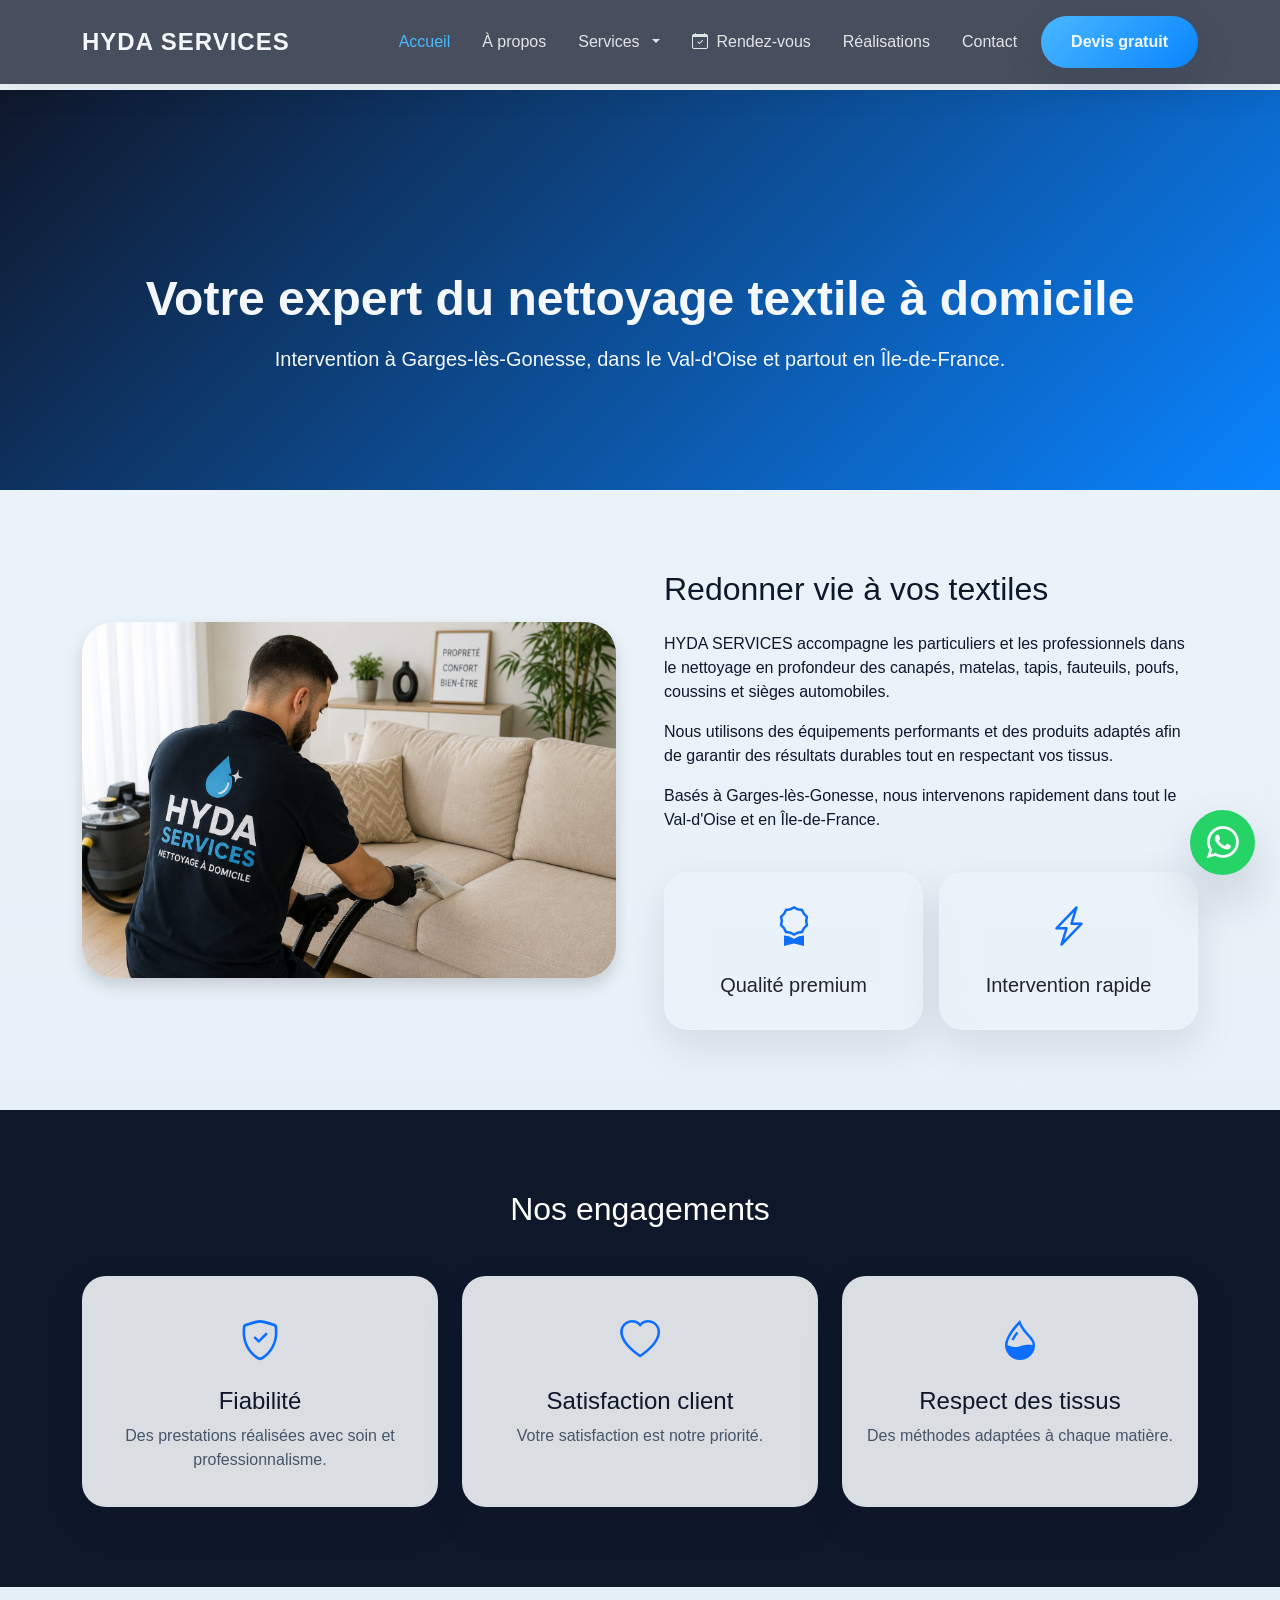
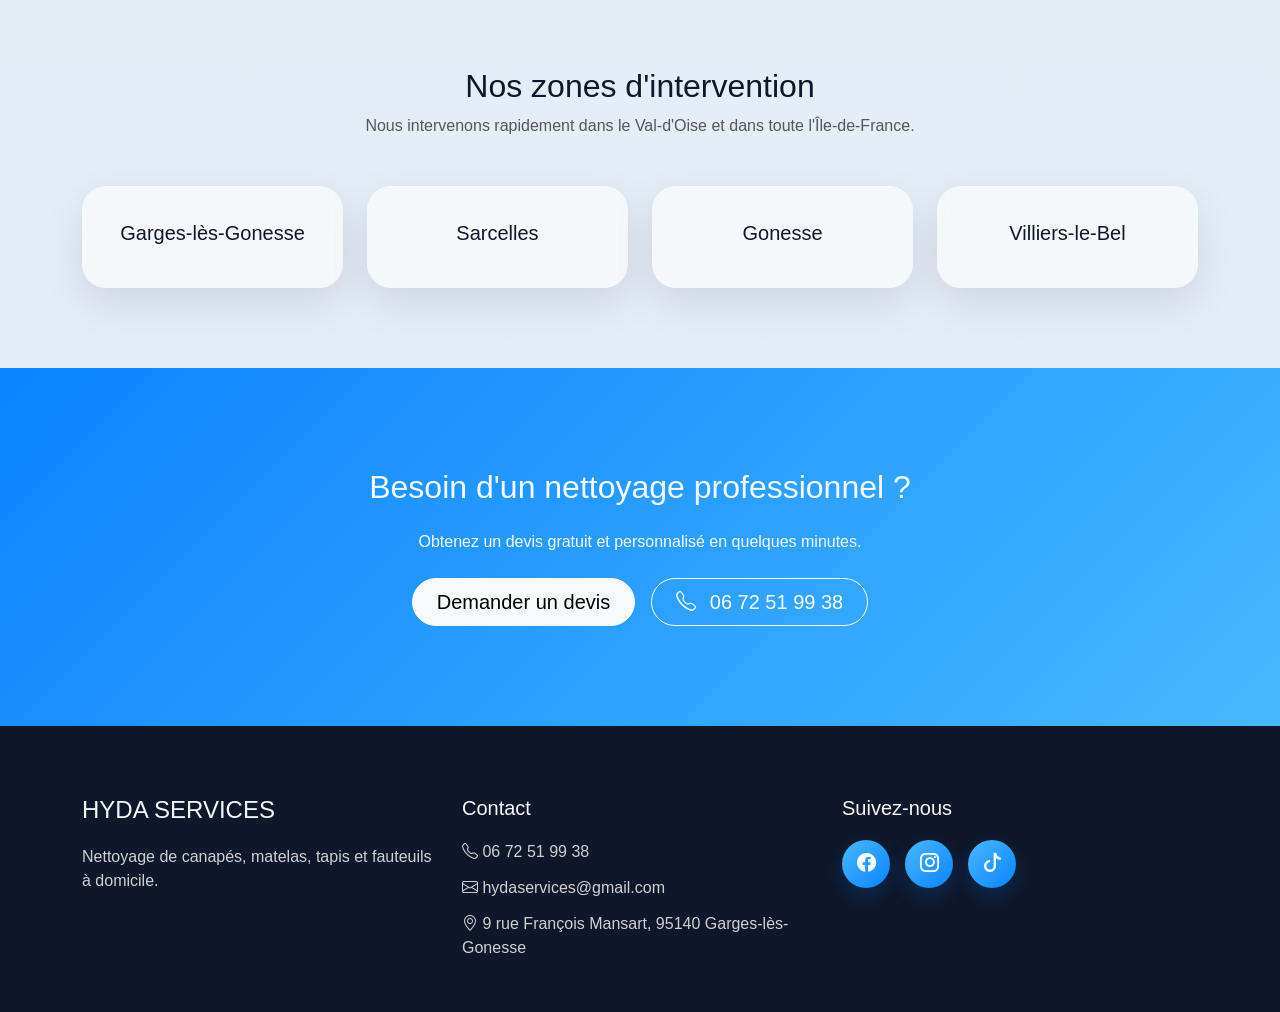
==== commit d7e389ca: "Modification" ====
--- a/about.html
+++ b/about.html
@@ -40,14 +40,14 @@
 
     <!-- CSS -->
 
-    <link rel="stylesheet" href="css/style.css">
+    <link rel="stylesheet" href="/css/style.css">
 
     <!-- Favicon -->
-    <link rel="icon" href="assets/icons/favicon.ico" sizes="any">
-    <link rel="icon" type="image/png" sizes="32x32" href="assets/icons/favicon-32x32.png">
-    <link rel="icon" type="image/png" sizes="16x16" href="assets/icons/favicon-16x16.png">
-    <link rel="apple-touch-icon" href="assets/icons/apple-touch-icon.png">
-    <link rel="manifest" href="assets/icons/site.webmanifest">
+    <link rel="icon" href="/assets/icons/favicon.ico" sizes="any">
+    <link rel="icon" type="image/png" sizes="32x32" href="/assets/icons/favicon-32x32.png">
+    <link rel="icon" type="image/png" sizes="16x16" href="/assets/icons/favicon-16x16.png">
+    <link rel="apple-touch-icon" href="/assets/icons/apple-touch-icon.png">
+    <link rel="manifest" href="/assets/icons/site.webmanifest">
 
     <!-- Données structurées -->
 
@@ -97,16 +97,16 @@
 
             <div class="collapse navbar-collapse" id="navbarContent">
 
-                <ul class="navbar-nav ms-auto align-items-lg-center">
+                 <ul class="navbar-nav ms-auto align-items-lg-center">
 
                     <li class="nav-item">
-                        <a class="nav-link active" href="index.html">
+                        <a class="nav-link active" href="/index.html">
                             Accueil
                         </a>
                     </li>
 
                     <li class="nav-item">
-                        <a class="nav-link" href="about.html">
+                        <a class="nav-link" href="/about.html">
                             À propos
                         </a>
                     </li>
@@ -123,14 +123,14 @@
                         <ul class="dropdown-menu dropdown-menu-dark">
 
                             <li>
-                                <a class="dropdown-item" href="services-maison.html">
+                                <a class="dropdown-item" href="/services-maison.html">
                                     <i class="bi bi-house-door me-2"></i>
                                     Maison
                                 </a>
                             </li>
 
                             <li>
-                                <a class="dropdown-item" href="services-automobile.html">
+                                <a class="dropdown-item" href="/services-automobile.html">
                                     <i class="bi bi-car-front me-2"></i>
                                     Automobile
                                 </a>
@@ -141,26 +141,26 @@
                     </li>
 
                     <li class="nav-item">
-                        <a class="nav-link" href="calandrier.html">
+                        <a class="nav-link" href="/calandrier.html">
                             <i class="bi bi-calendar-check me-1"></i>
                             Rendez-vous
                         </a>
                     </li>
 
                     <li class="nav-item">
-                        <a class="nav-link" href="portfolio.html">
+                        <a class="nav-link" href="/portfolio.html">
                             Réalisations
                         </a>
                     </li>
 
                     <li class="nav-item">
-                        <a class="nav-link" href="contact.html">
+                        <a class="nav-link" href="/contact.html">
                             Contact
                         </a>
                     </li>
 
                     <li class="nav-item ms-lg-3">
-                        <a href="contact.html" class="btn btn-primary-custom">
+                        <a href="/contact.html" class="btn btn-primary-custom">
                             Devis gratuit
                         </a>
                     </li>
@@ -393,12 +393,12 @@
 
         <div class="container text-center">
 
-            <h2>
-                Besoin d'un devis personnalisé ?
+            <h2 class="mb-4">
+                Besoin d'un nettoyage professionnel ?
             </h2>
 
-            <p class="mt-3 mb-4">
-                Contactez-nous dès aujourd'hui pour redonner vie à vos textiles.
+            <p class="mb-4">
+                Obtenez un devis gratuit et personnalisé en quelques minutes.
             </p>
 
             <div class="d-flex flex-wrap justify-content-center gap-3">
@@ -427,28 +427,50 @@
 
     <footer class="footer">
 
-        <div class="container text-center">
-
-            <h4>HYDA SERVICES</h4>
-
-            <p>
-                Nettoyage de canapés, matelas, tapis et sièges automobiles à domicile.
-            </p>
-
-            <p>
-                <i class="bi bi-telephone"></i>
-                06 72 51 99 38
-            </p>
-
-            <p>
-                <i class="bi bi-envelope"></i>
-                hydaservices@gmail.com
-            </p>
-
-            <p>
-                <i class="bi bi-geo-alt"></i>
-                9 rue François Mansart, 95140 Garges-lès-Gonesse
-            </p>
+        <div class="container">
+
+            <div class="row gy-4">
+
+                <div class="col-lg-4">
+
+                    <h4>HYDA SERVICES</h4>
+
+                    <p>
+                        Nettoyage de canapés, matelas, tapis et fauteuils à domicile.
+                    </p>
+
+                </div>
+
+                <div class="col-lg-4">
+
+                    <h5>Contact</h5>
+
+                    <p><i class="bi bi-telephone"></i> 06 72 51 99 38</p>
+
+                    <p><i class="bi bi-envelope"></i> hydaservices@gmail.com</p>
+
+                    <p>
+                        <i class="bi bi-geo-alt"></i>
+                        9 rue François Mansart, 95140 Garges-lès-Gonesse
+                    </p>
+
+                </div>
+
+                <div class="col-lg-4">
+
+                    <h5>Suivez-nous</h5>
+
+                    <div class="social-links">
+
+                        <a href="#"><i class="bi bi-facebook"></i></a>
+                        <a href="#"><i class="bi bi-instagram"></i></a>
+                        <a href="#"><i class="bi bi-tiktok"></i></a>
+
+                    </div>
+
+                </div>
+
+            </div>
 
         </div>
 
@@ -469,7 +491,7 @@
 
     <!-- JS -->
 
-    <script src="js/script.js"></script>
+    <script src="/js/script.js"></script>
 
 </body>
 
